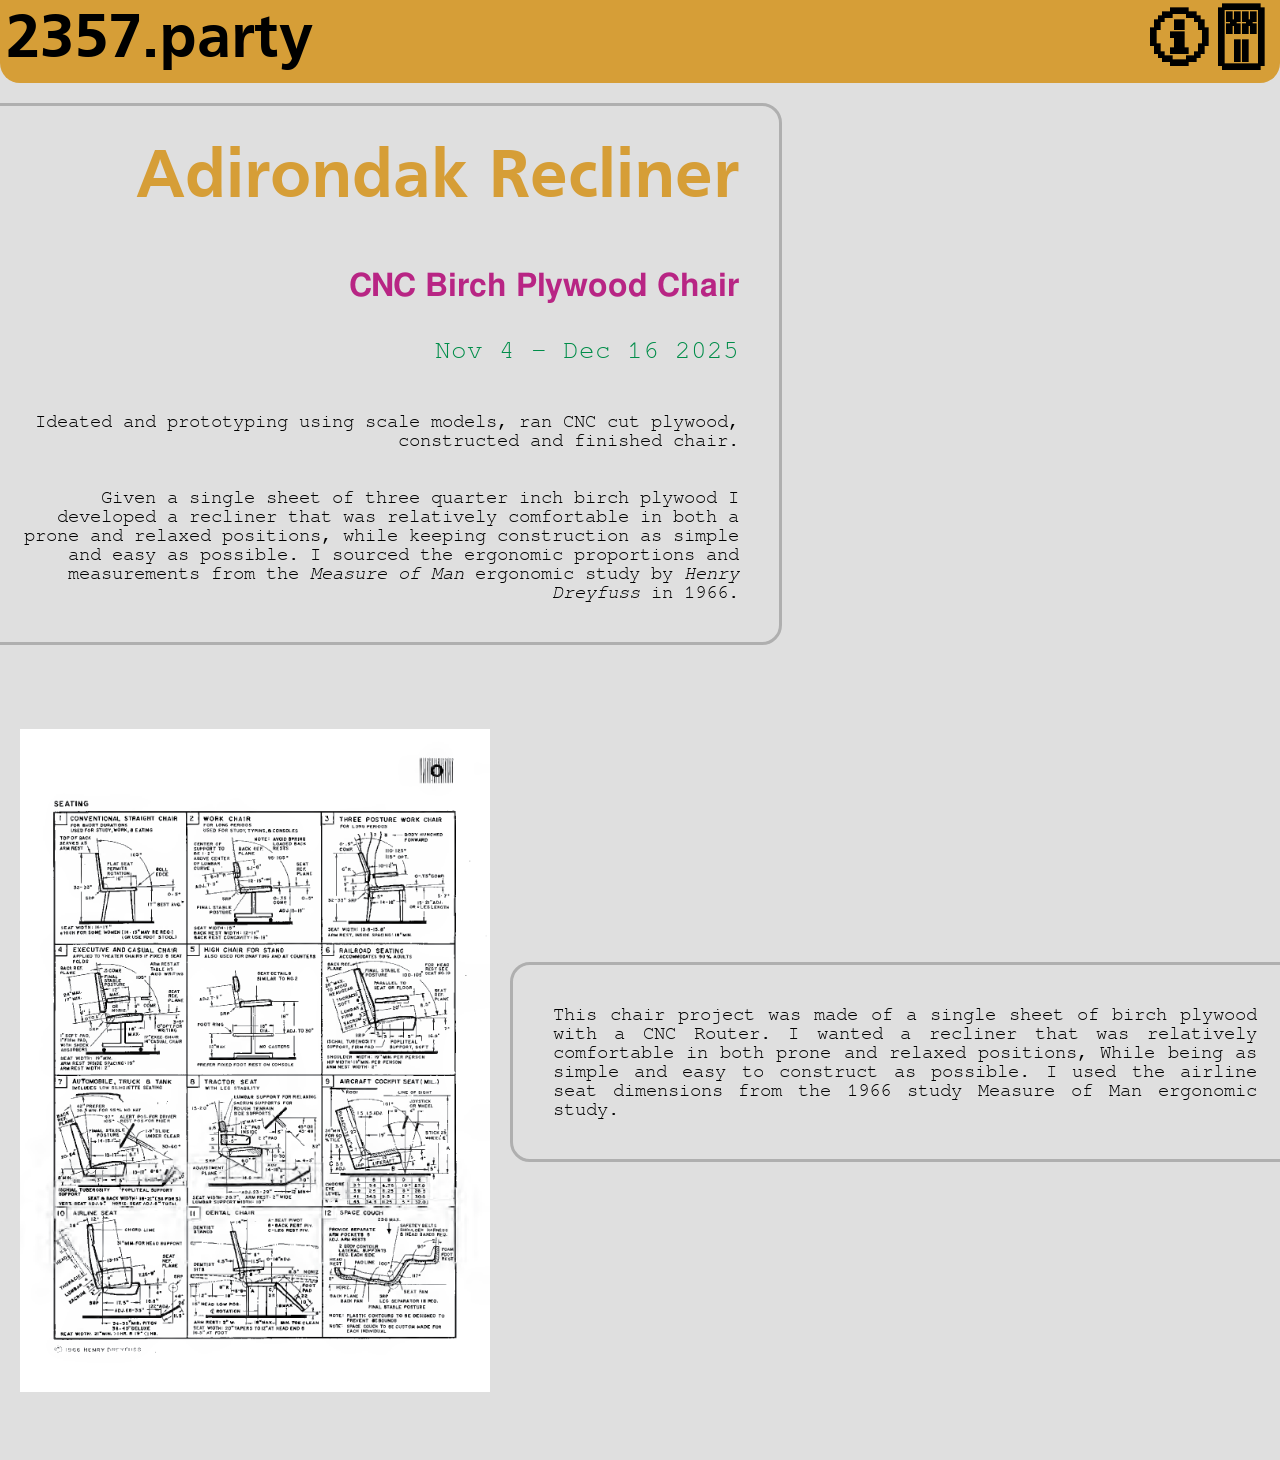
==== Chair/Chair.html @ 5483e9b1 "clenaed up new css page and classes" ====
<!DOCTYPE html>
<html>
<head>
   <meta charset="UTF-8"/>
   <meta name="viewport" content="width=device-width, initial-scale=1.0">
   <title>1/3 Adirondack Recliner</title>
   <link rel="stylesheet" href="../main.css">
   <link rel="stylesheet" href="../ProjectPage.css">
</head>
<body>
    <div class = "header">
        <h1 class="logo">2357.party</h1>
        <div class="navPack">
            <h1 class="logo"> 🛈 </h1>
            <h1 class="logo"> 🃠 </h1>
        </div>
    </div>
    <div class="twoStack">
        <div class="titleContainer">
            <h1>
                Adirondak Recliner
            </h1>
            <h2>
                CNC Birch Plywood Chair
            </h2>
            <h3>
                Nov 4 - Dec 16 2025
            </h3>
            <p>
                Ideated and prototyping using scale models, ran CNC cut plywood, constructed and finished chair.
            </p>
            <p>
                Given a single sheet of three quarter inch birch plywood I developed a recliner that was relatively comfortable in both a prone and relaxed positions, while keeping construction as simple and easy as possible. I sourced the ergonomic proportions and measurements from the <span class="oblique" >Measure of Man</span> ergonomic study by <span class="oblique" >Henry Dreyfuss</span> in 1966.
            </p>
        </div>
        <div class="listImg">
            <img src="../Media/Portfolio/Chair/Chair.png" alt="">
        </div>
    </div>
    <div class="twoStack reverse">
        <div class="textContainer center">
            <p>
                This chair project was made of a single sheet of birch plywood with a CNC Router. I wanted a recliner that was relatively comfortable in both  prone and relaxed positions, While being as simple  and easy to construct  as possible. I  used the airline seat  dimensions from the  1966 study Measure of Man ergonomic study.
            </p>
        </div>
        <div class="listImg">
            <img src="assets/Artboard17Chairs.png" alt="">
        </div>
    </div>
</body>
---- main.css ----
:root {
    --radius: clamp(1px, 3vw, 20px);
    --primaryOrange: #D69E37;
    --primaryPink: #B82584;
    --primaryGreen: #008d49;
    --LightGrey: #dfdfdf;
    --Grey: #afafaf;
    --cardFlex: 1.5;

    --gradientAngle: 15deg;
    --gradientAngleHover: 70deg;
    --gradientAngleInverse: -15deg;
    --gradientAngleHoverInverse: -70deg;
    --defaultVariablePadding: clamp(10px, 3vw, 30px);
    --border: clamp(0px, 1vw,3px);
}

@font-face {
  font-family: frutiger;
  src: url('Fonts/frutiger/Frutiger.ttf') format('truetype');
}
@font-face {
  font-family: frutiger;
  src: url('Fonts/frutiger/Frutiger_bold.ttf') format('truetype');
  font-style: bold;
}


@font-face {
    font-family: freeSans;
    src: url('/Fonts/freesans/FreeSans.otf') format('opentype');
    font-style: normal;
}
@font-face {
    font-family: freeSans;
    src: url('/Fonts/freesans/FreeSansBold.otf') format('opentype');
    font-style: bold;
}
@font-face {
    font-family: freeSans;
    src: url('/Fonts/freesans/FreeSansBoldOblique.otf') format('opentype');
    font-weight: bold;
    font-style: oblique;
}
@font-face {
    font-family: freeSans;
    src: url('/Fonts/freesans/FreeSansOblique.otf') format('opentype');
    font-style: oblique;
}


@font-face {
    font-family: simSun;
    src: url('Fonts/simsun/SIMSUN.ttf') format('truetype');
    font-style: normal;
}


@font-face {
    font-family: FreeMono;
    src: url('Fonts/freeMono/FreeMono.ttf') format('truetype');
    font-style: normal;
}

@font-face {
    font-family: FreeMono;
    src: url('Fonts/freeMono/FreeMonoBold.ttf') format('truetype');
    font-style: normal;
    font-weight: bold;
}

@font-face {
    font-family: FreeMono;
    src: url('Fonts/freeMono/FreeMonoBoldOblique.ttf') format('truetype');
    font-style: oblique;
    font-weight: bold;
}

@font-face {
    font-family: FreeMono;
    src: url('Fonts/freeMono/FreeMonoOblique.ttf') format('truetype');
    font-style: oblique;
}



body{
    background-color: var(--LightGrey);
    padding: 0%;
    margin: 0%;
}

h1{
    font-family: frutiger, sans-serif;
}

h2{
    font-family: freeSans, sans-serif;
    font-style: bold;
}

h3{
    font-family: freeSans, sans-serif;
}

p{
    font-family: FreeMono, monospace;
    font-weight: normal;
    font-style: normal;
}


.oblique{
    font-style: oblique;
}


.logo{
    font-size: clamp(20px, 5vw, 80px);
}
    h1.logo {
        margin: 0;
    }

.header{
    display: flex;
    align-items: center;
    justify-content: space-between;
    width: 100%;
    background-color: var(--primaryOrange);
    padding: 0.5%;
    border-radius: 0px 0px var(--radius) var(--radius) ;
    box-sizing: border-box;
}

.navPack {
    display: flex;
    align-items: center;
    box-sizing: border-box;
}

.twoStack {
    display: flex;
    flex-direction: row;
    text-align: left;
    align-items: flex-start;
    padding: var(--radius);
    overflow: hidden;
    padding-bottom: clamp(50px, 5vw, 100px);
}



.twoStack.reverse {
    display: flex;
    text-align: justify;
    flex-direction: row-reverse;
    }

    .twoStack.reverse .listImg{
        margin-left: 0;
        margin-right: var(--twoStackOverlap);
    }

.cardLink {
    flex: var(--cardFlex);
    display: flex;
    text-decoration: none;
    color: inherit;
    transition: background 300ms;
}
    .cardLink:hover {
       cursor: context-menu;
        background: linear-gradient(var(--LightGrey), var(--LightGrey)) padding-box,
                    linear-gradient(var(--gradientAngleHover), var(--LightGrey) 50%, var(--Grey)) border-box;
    }

    .twoStack.reverse .cardLink:hover {
    background: linear-gradient(var(--LightGrey), var(--LightGrey)) padding-box,
                linear-gradient(var(--gradientAngleHoverInverse), var(--LightGrey) 50%, var(--Grey)) border-box;
    }

.titleContainer{
    flex: var(--cardFlex);
    display: flex;
    flex-direction: column;
    align-items: flex-end;
    text-align: right;
    padding: var(--radius) calc(var(--radius)*2);
    margin-left: calc(-2 * var(--radius));
    border: none;
    border: var(--border) solid var(--Grey);
    border-radius: var(--radius);
}

    .titleContainer.reverse{
        margin-right: calc(-2 * var(--radius));
    }

    .titleContainer h1{
        margin: var(--radius) 0 var(--radius) 0;
        text-align: right;
        font-size: clamp(20px, 5.5vw, 100px);
        color: var(--primaryOrange);
        padding-bottom: var(--defaultVariablePadding);
    }
    .titleContainer h2{
        color: var(--primaryPink);
        margin: 0;
        font-size: clamp(10px, 2.5vw, 100px);
        padding-bottom: var(--defaultVariablePadding);
    }

    .titleContainer h3{
        color: var(--primaryGreen);
        margin: 0;
        font-size: clamp(10px, 2vw, 100px);
        font-family: FreeMono;
        font-weight: normal;
        padding-bottom: var(--defaultVariablePadding);
    }

    .titleContainer p{
        font-family: FreeMono, monospace;
        font-weight: normal;
        font-style: normal;
        font-size: clamp(4px, 1.5vw, 20px);
    }

    .twoStack.reverse .titleContainer {
        margin-left: 0;
        margin-right: calc(-2 * var(--radius));
        background: linear-gradient(var(--LightGrey), var(--LightGrey)) padding-box,
                    linear-gradient(var(--gradientAngleInverse), var(--LightGrey) 50%, var(--Grey)) border-box;
        justify-content: l;
    }

.listImg{
    z-index: 1;
    flex: 1;
    border-radius: var(--radius);
    margin-left: var(--twoStackOverlap);
    pointer-events: none;
    vertical-align: middle;
}

    .listImg img {
        object-fit: contain;
        width: 100%;
        pointer-events: none;

    }

@media screen and (max-width: 768px) {
    
    .twoStack, .twoStack.reverse  {
        flex-direction: column;
    }

    .listImg{
        width: 100%;
        margin-left: 0;
        margin-top: calc(-1 * var(--radius));
    }   
    
        .listImg img {
            max-height: 300px;
            width: 100%;
            object-fit: contain;
        }

}
---- ProjectPage.css ----
.center{
    align-self: center;
}

.top{
    align-self: flex-start;
}

.bottom{
    align-self: flex-end;
}

.textContainer{
    flex: 1.5;
    background-color: var(--LightGrey);
    padding: var(--radius); 
    transition-property: all;
    transition-duration: 300ms;
    margin-left: calc(-1 * var(--radius));
    border: var(--border) solid var(--Grey);
    border-radius: var(--radius);
}

    .twoStack.reverse .textContainer{
        margin-left: var(--radius);
        margin-right: calc(-2 * var(--radius));
        padding: calc(var(--radius) *2) ;
    }

    .textContainer p {
        font-size: clamp(10px, 1.5vw, 20px);
        padding: 0;
        margin: 0;
    }



@media screen and (max-width: 768px) {

    .titleContainer{
        margin-left: 0;
        }

        .titleContainer p{
            font-size: clamp(3px, 2vw, 30px);
        }

}
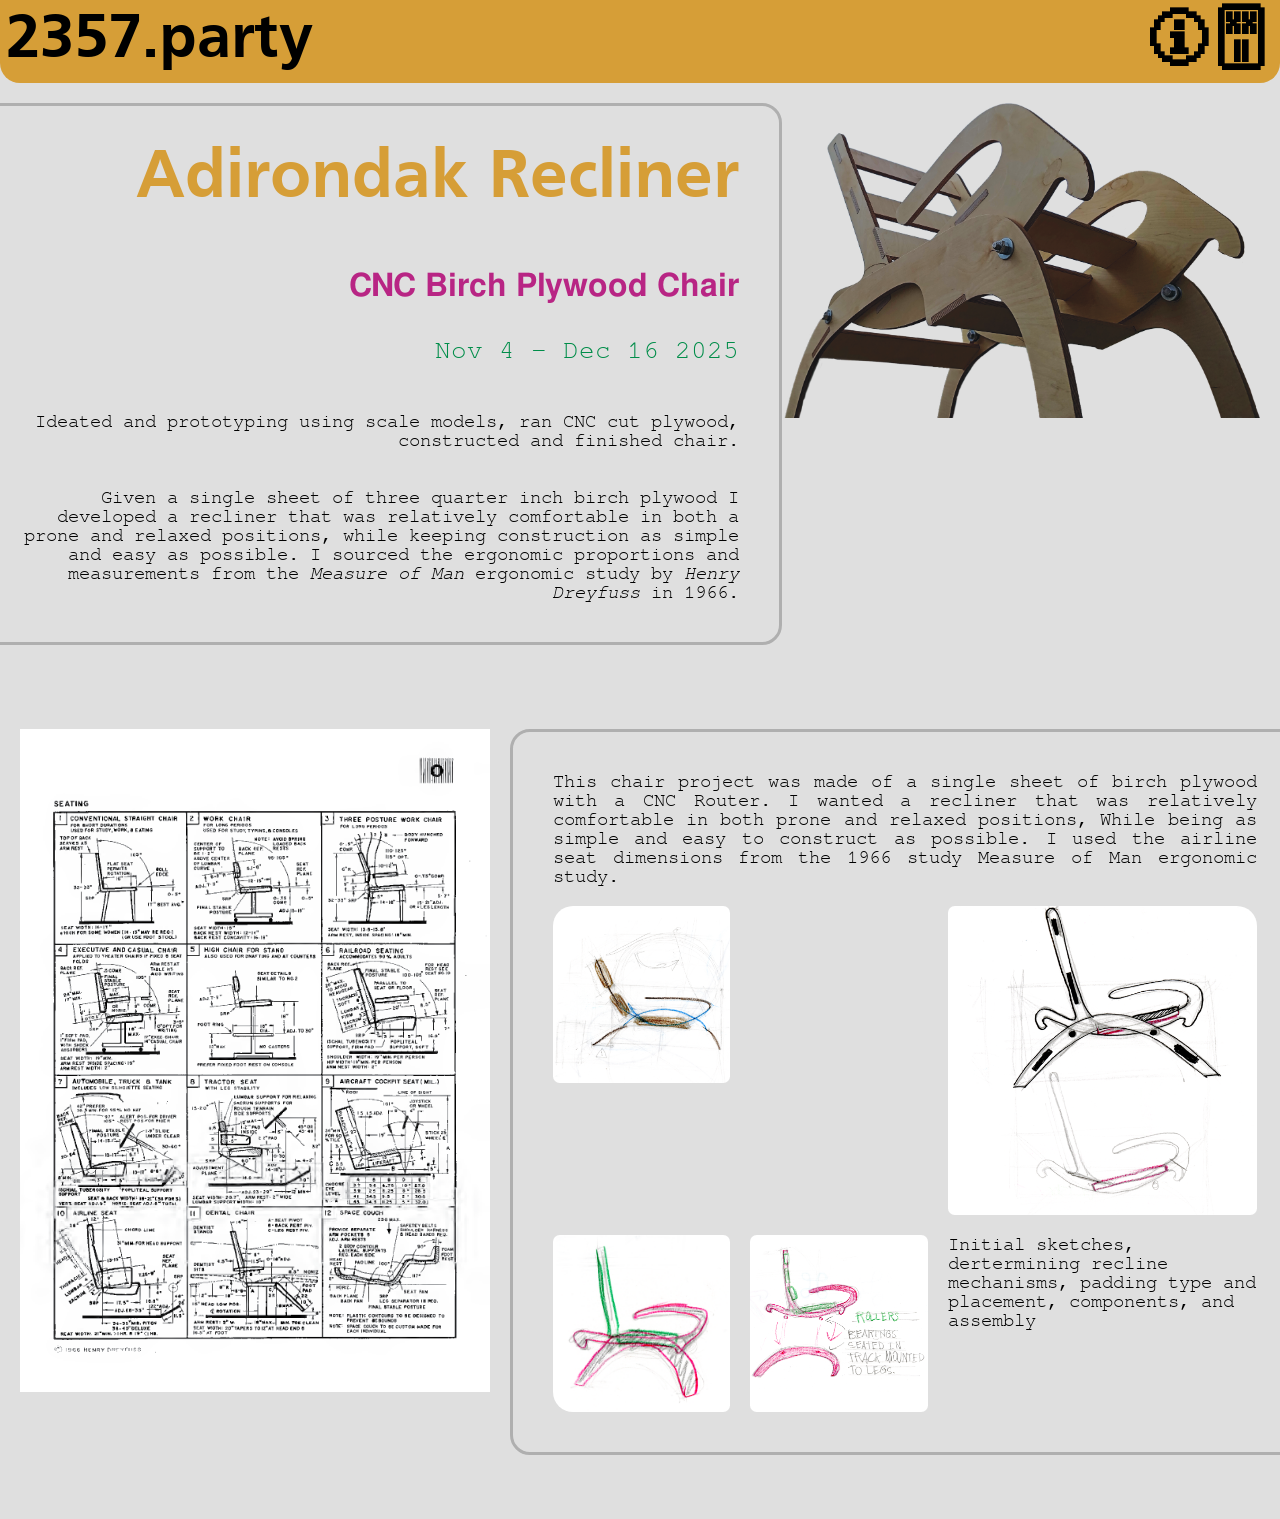
==== commit c6075bf8: "stremalined, added grid class removed duplicate global assets directory, now uses images inside each" ====
--- a/Chair/Chair.html
+++ b/Chair/Chair.html
@@ -34,14 +34,24 @@
             </p>
         </div>
         <div class="listImg">
-            <img src="../Media/Portfolio/Chair/Chair.png" alt="">
+            <img src="assets/Chair.png" alt="">
         </div>
     </div>
     <div class="twoStack reverse">
-        <div class="textContainer center">
+        <div class="textContainer top">
             <p>
                 This chair project was made of a single sheet of birch plywood with a CNC Router. I wanted a recliner that was relatively comfortable in both  prone and relaxed positions, While being as simple  and easy to construct  as possible. I  used the airline seat  dimensions from the  1966 study Measure of Man ergonomic study.
             </p>
+            <div class="listImg">
+                <div class="gridcontainer bottom">
+                    <div><img src="assets/img20260225_10515108.png" alt=""></div>
+                    <div><img src="assets/img20260225_10521962.png" alt=""></div>
+                    <div><img src="assets/img20260225_10531826.png" alt=""></div>
+                    <div><img src="assets/img20260225_10534125.png" alt=""></div>
+                    <div><img src="assets/img20260225_10541848.png" alt=""></div>
+                    <div><p>Initial sketches, dertermining recline mechanisms, padding type and placement, components, and assembly</p></div>
+                </div>
+            </div>
         </div>
         <div class="listImg">
             <img src="assets/Artboard17Chairs.png" alt="">
--- a/ProjectPage.css
+++ b/ProjectPage.css
@@ -34,7 +34,26 @@
         margin: 0;
     }
 
+.gridcontainer{
+    margin-top: var(--radius);
+    display: grid;
+    grid-template-columns: auto auto auto;
+    border-radius: var(--radius);
+    overflow: hidden;
+    gap: var(--radius);
+}
 
+    .gridcontainer div img {
+        display: block;
+        width: 100%;
+        border-radius: calc(var(--radius)/3);
+
+    
+}
+
+    .gridcontainer div p {
+        text-align: left;
+    }
 
 @media screen and (max-width: 768px) {
 
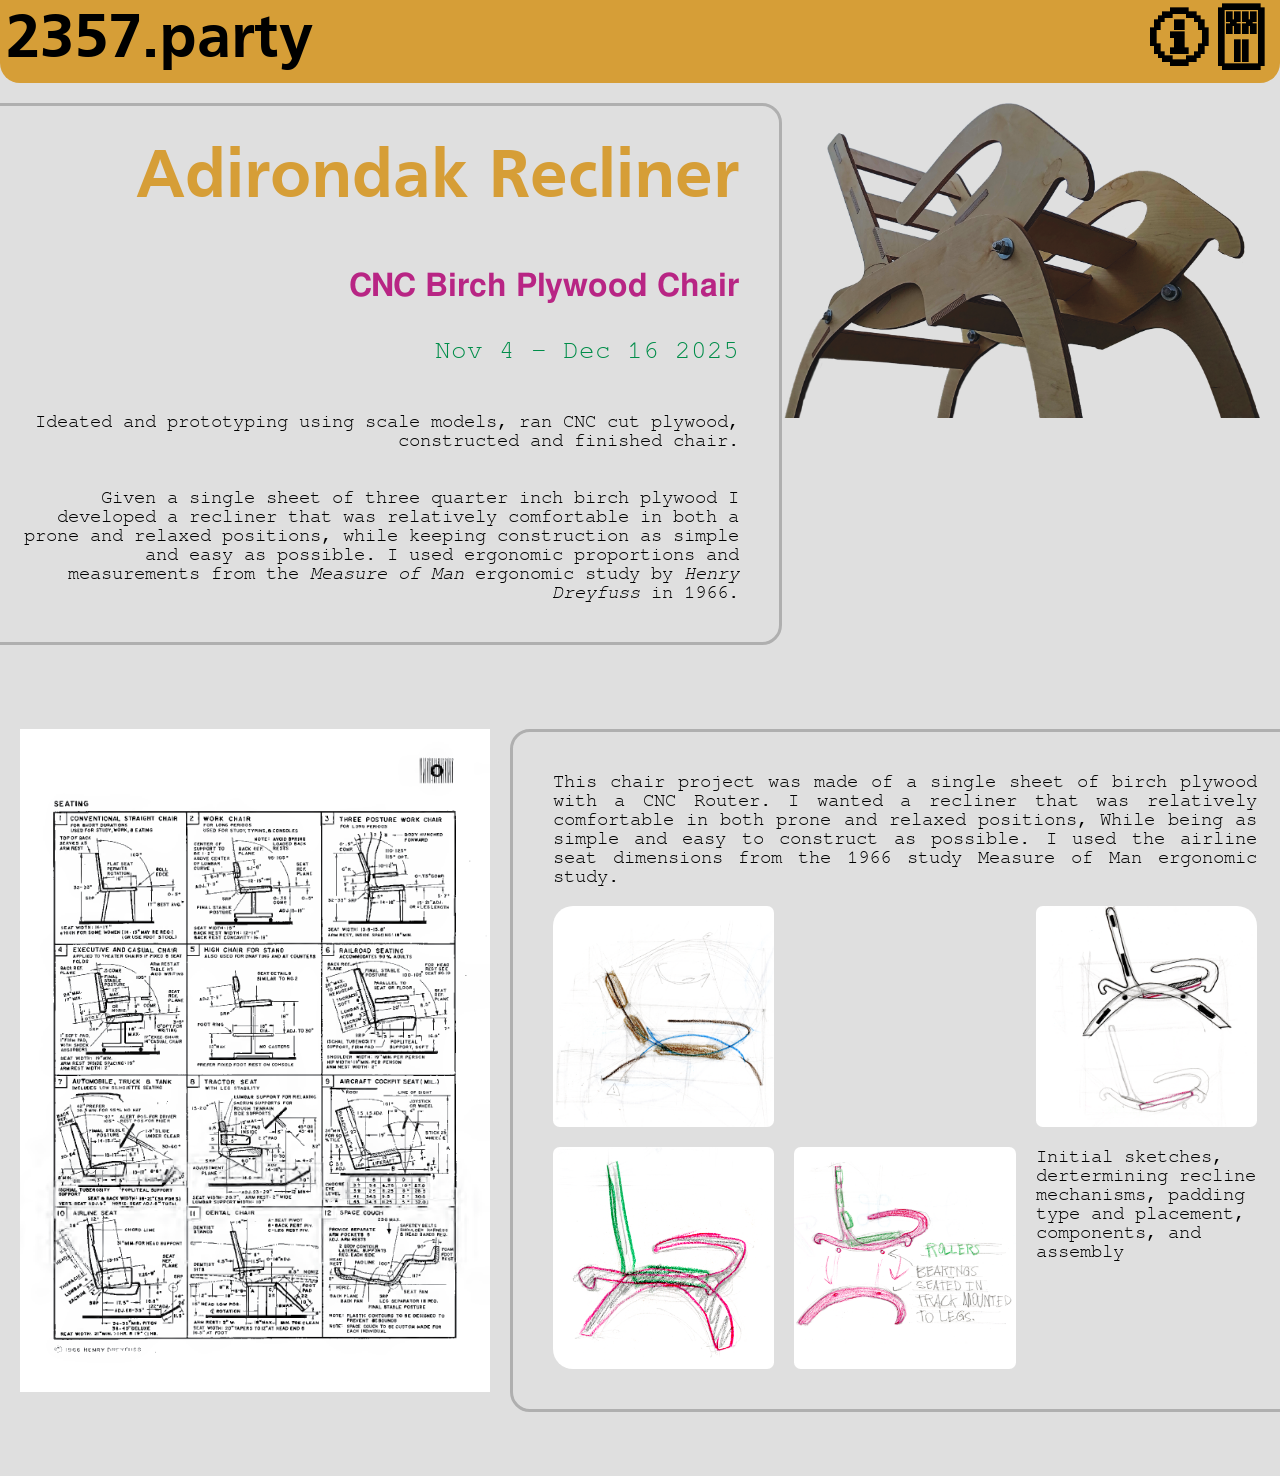
==== commit 43b84b5b: "updates, tweaks" ====
--- a/Chair/Chair.html
+++ b/Chair/Chair.html
@@ -30,13 +30,13 @@
                 Ideated and prototyping using scale models, ran CNC cut plywood, constructed and finished chair.
             </p>
             <p>
-                Given a single sheet of three quarter inch birch plywood I developed a recliner that was relatively comfortable in both a prone and relaxed positions, while keeping construction as simple and easy as possible. I sourced the ergonomic proportions and measurements from the <span class="oblique" >Measure of Man</span> ergonomic study by <span class="oblique" >Henry Dreyfuss</span> in 1966.
+                Given a single sheet of three quarter inch birch plywood I developed a recliner that was relatively comfortable in both a prone and relaxed positions, while keeping construction as simple and easy as possible. I used ergonomic proportions and measurements from the <span class="oblique" >Measure of Man</span> ergonomic study by <span class="oblique" >Henry Dreyfuss</span> in 1966.
             </p>
         </div>
         <div class="listImg">
             <img src="assets/Chair.png" alt="">
         </div>
-    </div>
+    </div>  
     <div class="twoStack reverse">
         <div class="textContainer top">
             <p>
--- a/main.css
+++ b/main.css
@@ -150,8 +150,6 @@
     padding-bottom: clamp(50px, 5vw, 100px);
 }
 
-
-
 .twoStack.reverse {
     display: flex;
     text-align: justify;
@@ -233,7 +231,7 @@
         margin-right: calc(-2 * var(--radius));
         background: linear-gradient(var(--LightGrey), var(--LightGrey)) padding-box,
                     linear-gradient(var(--gradientAngleInverse), var(--LightGrey) 50%, var(--Grey)) border-box;
-        justify-content: l;
+        justify-content: left;
     }
 
 .listImg{
--- a/ProjectPage.css
+++ b/ProjectPage.css
@@ -37,7 +37,7 @@
 .gridcontainer{
     margin-top: var(--radius);
     display: grid;
-    grid-template-columns: auto auto auto;
+    grid-template-columns: repeat(3, 1fr);
     border-radius: var(--radius);
     overflow: hidden;
     gap: var(--radius);
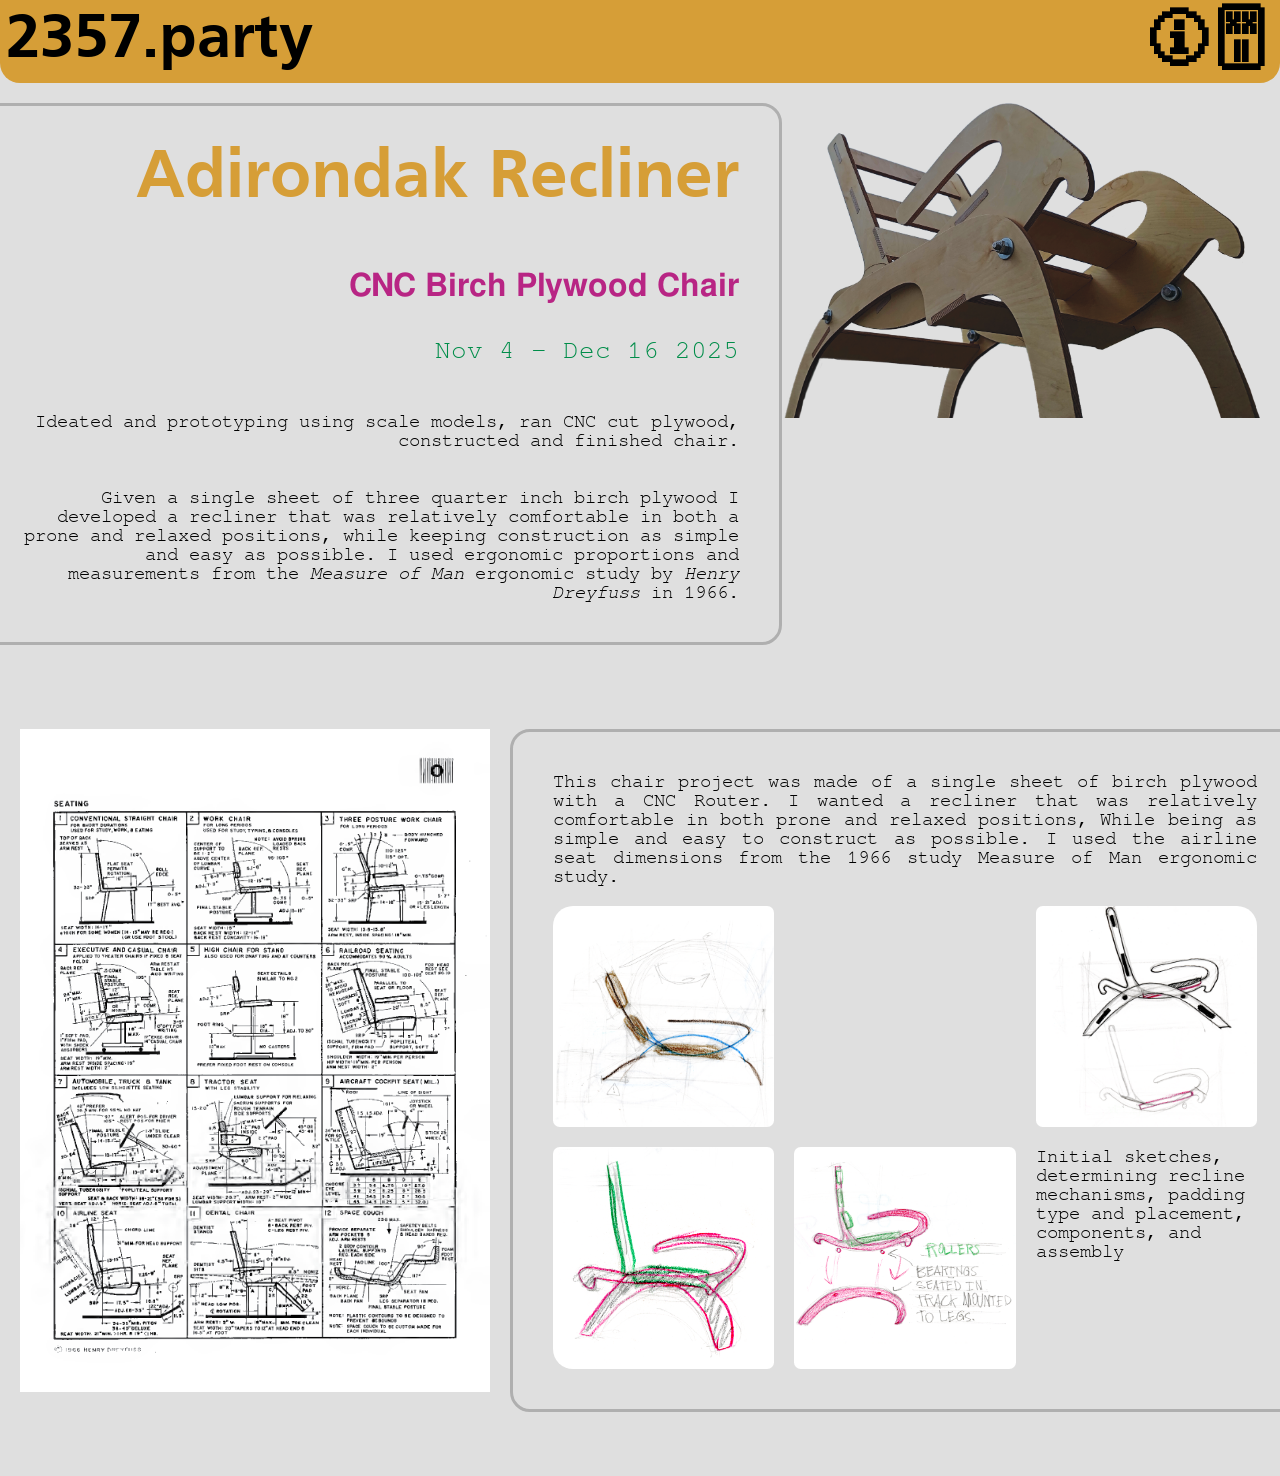
==== commit f786ac4d: "Fix copy typos across project pages Co-Authored-By: Claude Sonnet 5 <noreply@anthropic.com> Claude-S" ====
--- a/Chair/Chair.html
+++ b/Chair/Chair.html
@@ -49,7 +49,7 @@
                     <div><img src="assets/img20260225_10531826.png" alt=""></div>
                     <div><img src="assets/img20260225_10534125.png" alt=""></div>
                     <div><img src="assets/img20260225_10541848.png" alt=""></div>
-                    <div><p>Initial sketches, dertermining recline mechanisms, padding type and placement, components, and assembly</p></div>
+                    <div><p>Initial sketches, determining recline mechanisms, padding type and placement, components, and assembly</p></div>
                 </div>
             </div>
         </div>
--- a/main.css
+++ b/main.css
@@ -166,17 +166,9 @@
     display: flex;
     text-decoration: none;
     color: inherit;
-    transition: background 300ms;
 }
     .cardLink:hover {
-       cursor: context-menu;
-        background: linear-gradient(var(--LightGrey), var(--LightGrey)) padding-box,
-                    linear-gradient(var(--gradientAngleHover), var(--LightGrey) 50%, var(--Grey)) border-box;
-    }
-
-    .twoStack.reverse .cardLink:hover {
-    background: linear-gradient(var(--LightGrey), var(--LightGrey)) padding-box,
-                linear-gradient(var(--gradientAngleHoverInverse), var(--LightGrey) 50%, var(--Grey)) border-box;
+       cursor: help;
     }
 
 .titleContainer{
@@ -260,11 +252,21 @@
         width: 100%;
         margin-left: 0;
         margin-top: calc(-1 * var(--radius));
-    }   
+    }
+
+    .titleContainer {
+        align-self: flex-start;
+    }
+
+    .twoStack.reverse .titleContainer {
+        margin-left: 0;
+        align-self: flex-end;
+        margin-right: calc(-2 * var(--radius));
+    }
     
         .listImg img {
-            max-height: 300px;
             width: 100%;
+            height: auto;
             object-fit: contain;
         }
 
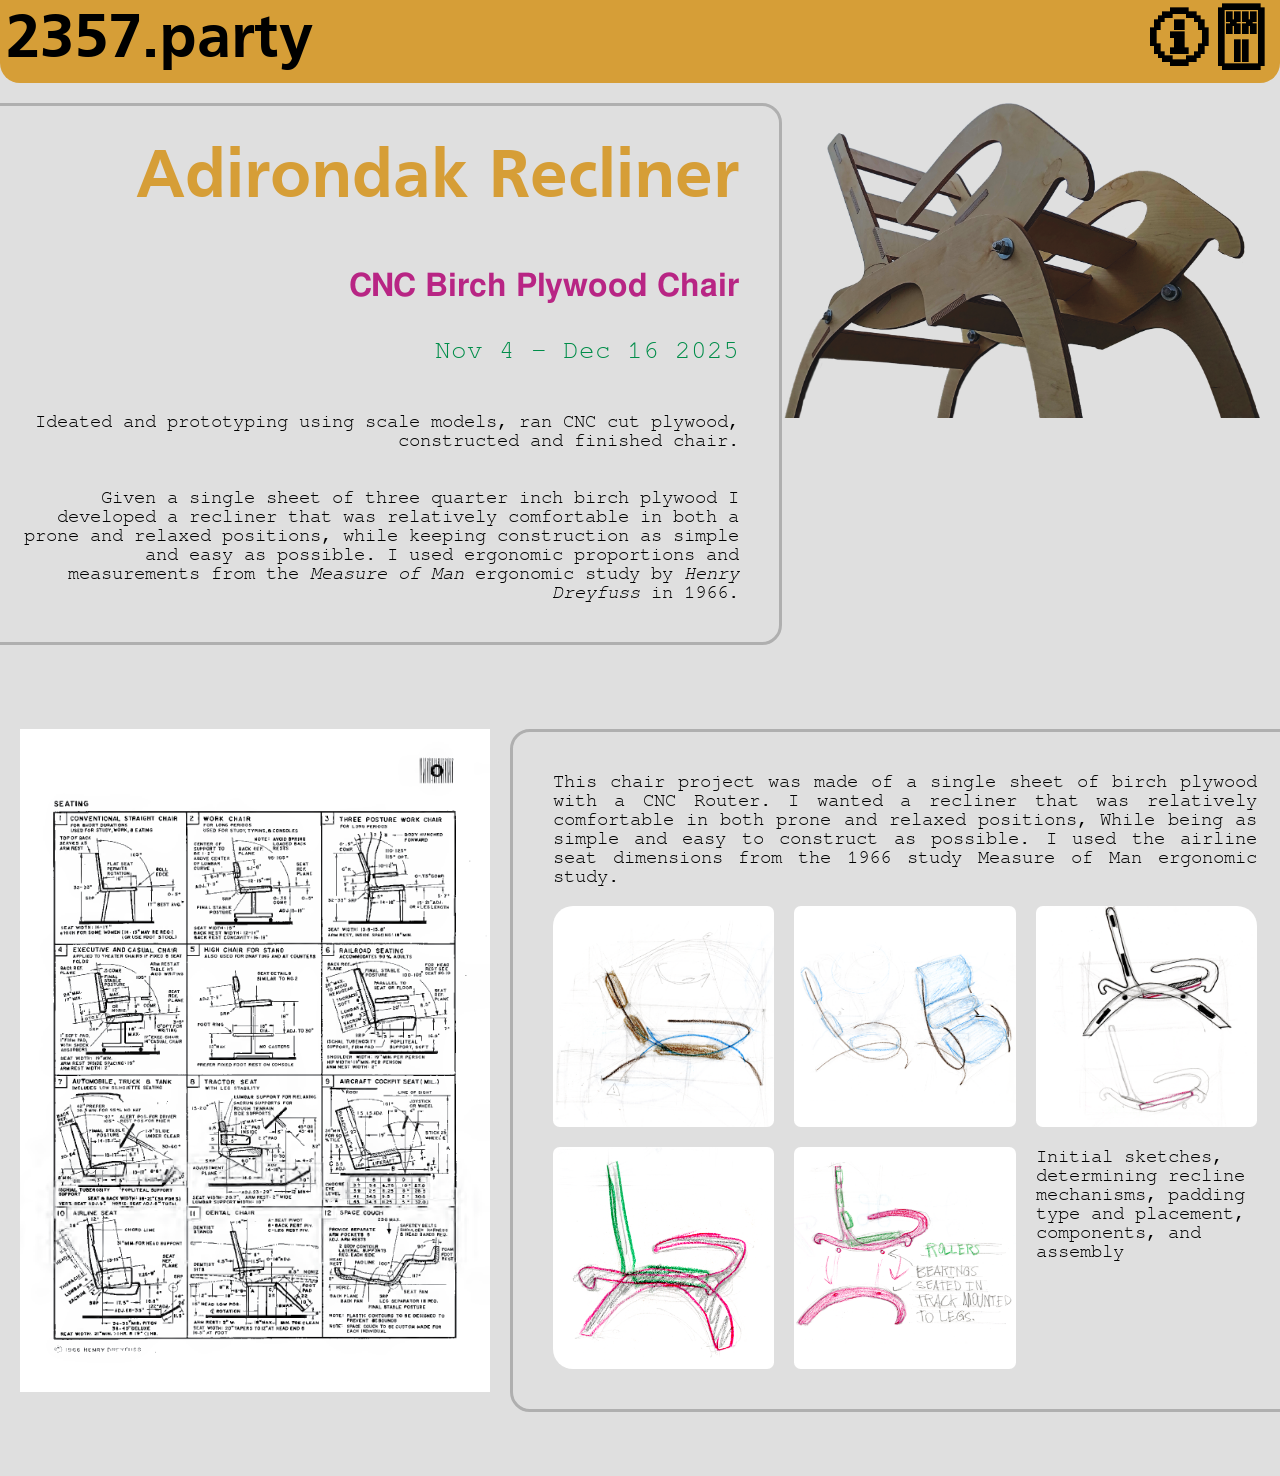
==== commit 8704b482: "file renames hella rename lol" ====
--- a/Chair/Chair.html
+++ b/Chair/Chair.html
@@ -44,11 +44,11 @@
             </p>
             <div class="listImg">
                 <div class="gridcontainer bottom">
-                    <div><img src="assets/img20260225_10515108.png" alt=""></div>
-                    <div><img src="assets/img20260225_10521962.png" alt=""></div>
-                    <div><img src="assets/img20260225_10531826.png" alt=""></div>
-                    <div><img src="assets/img20260225_10534125.png" alt=""></div>
-                    <div><img src="assets/img20260225_10541848.png" alt=""></div>
+                    <div><img src="assets/SketchOne.png" alt=""></div>
+                    <div><img src="assets/SketchTwo.png" alt=""></div>
+                    <div><img src="assets/SketchThree.png" alt=""></div>
+                    <div><img src="assets/SketchFour.png" alt=""></div>
+                    <div><img src="assets/SketchFive.png" alt=""></div>
                     <div><p>Initial sketches, determining recline mechanisms, padding type and placement, components, and assembly</p></div>
                 </div>
             </div>
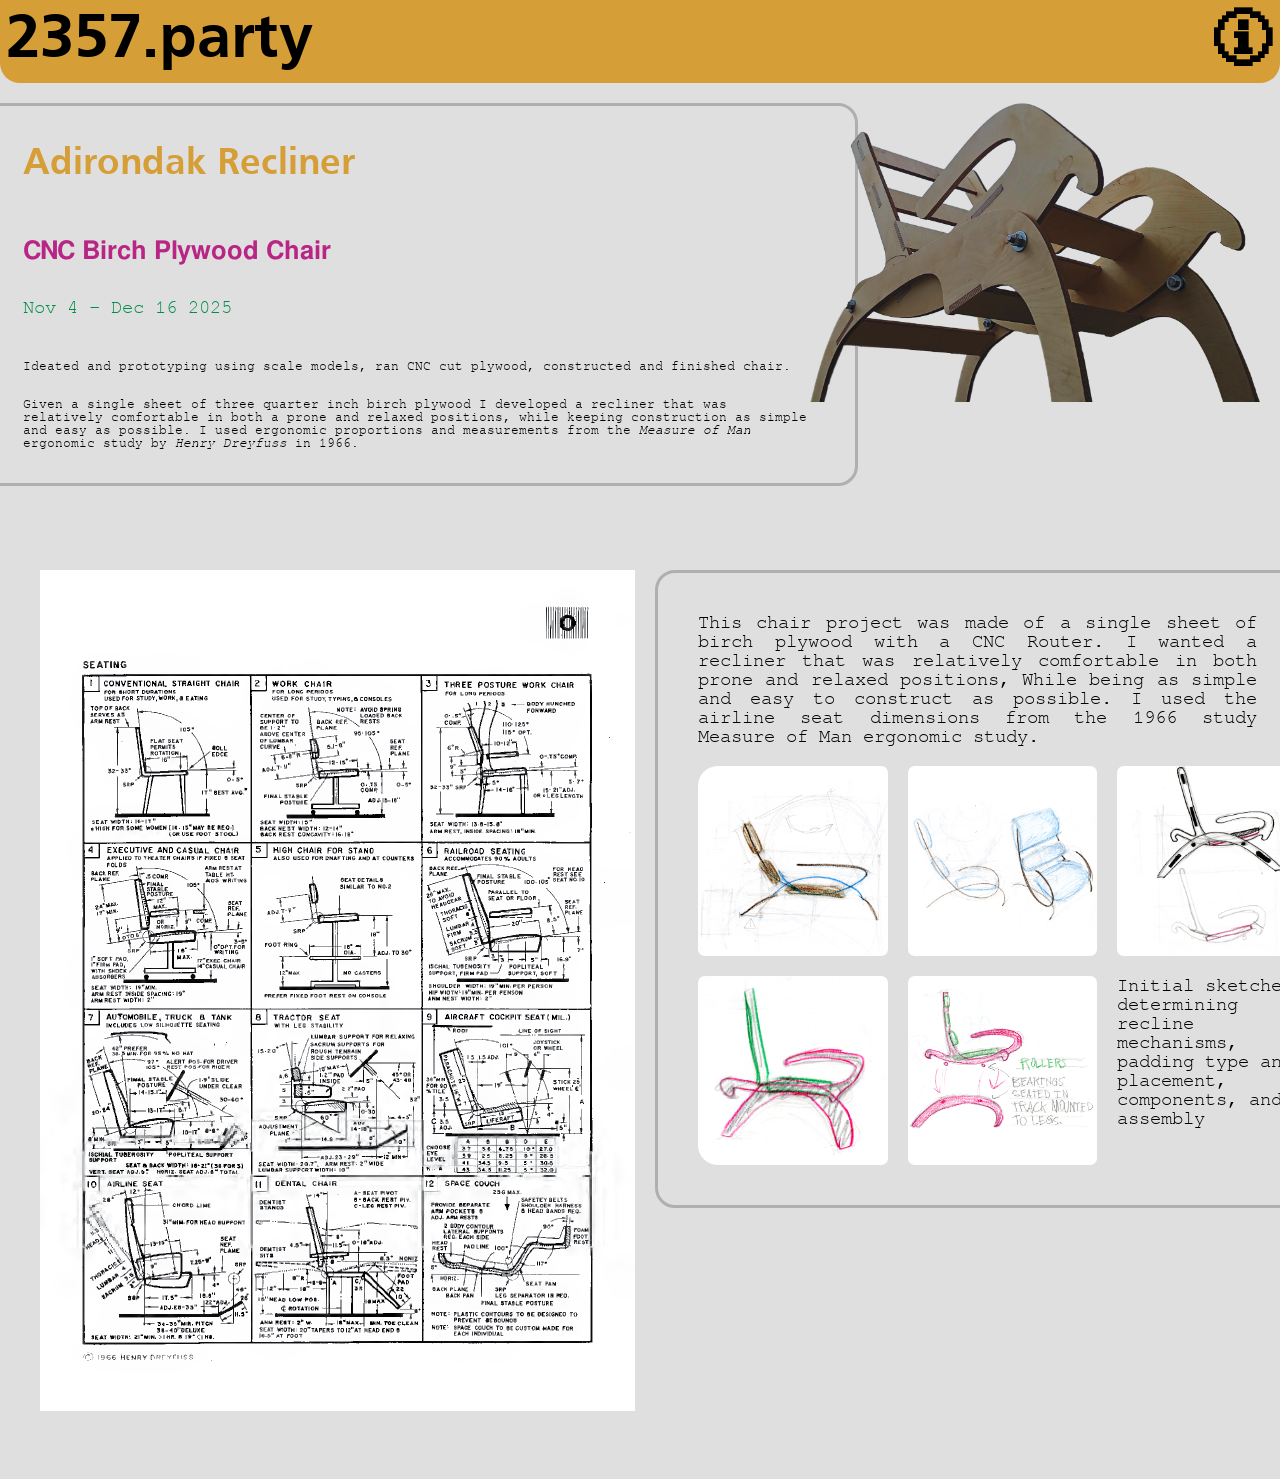
==== commit acd9398b: "cleaning, fixing, adding" ====
--- a/Chair/Chair.html
+++ b/Chair/Chair.html
@@ -12,7 +12,6 @@
         <h1 class="logo">2357.party</h1>
         <div class="navPack">
             <h1 class="logo"> 🛈 </h1>
-            <h1 class="logo"> 🃠 </h1>
         </div>
     </div>
     <div class="twoStack">
@@ -33,7 +32,7 @@
                 Given a single sheet of three quarter inch birch plywood I developed a recliner that was relatively comfortable in both a prone and relaxed positions, while keeping construction as simple and easy as possible. I used ergonomic proportions and measurements from the <span class="oblique" >Measure of Man</span> ergonomic study by <span class="oblique" >Henry Dreyfuss</span> in 1966.
             </p>
         </div>
-        <div class="listImg">
+        <div class="HeroImg">
             <img src="assets/Chair.png" alt="">
         </div>
     </div>  
@@ -42,7 +41,7 @@
             <p>
                 This chair project was made of a single sheet of birch plywood with a CNC Router. I wanted a recliner that was relatively comfortable in both  prone and relaxed positions, While being as simple  and easy to construct  as possible. I  used the airline seat  dimensions from the  1966 study Measure of Man ergonomic study.
             </p>
-            <div class="listImg">
+            <div class="HeroImg">
                 <div class="gridcontainer bottom">
                     <div><img src="assets/SketchOne.png" alt=""></div>
                     <div><img src="assets/SketchTwo.png" alt=""></div>
@@ -53,7 +52,7 @@
                 </div>
             </div>
         </div>
-        <div class="listImg">
+        <div class="imgContainer">
             <img src="assets/Artboard17Chairs.png" alt="">
         </div>
     </div>
--- a/main.css
+++ b/main.css
@@ -1,19 +1,25 @@
 
 :root {
-    --radius: clamp(1px, 3vw, 20px);
+    /* colors */
     --primaryOrange: #D69E37;
     --primaryPink: #B82584;
     --primaryGreen: #008d49;
     --LightGrey: #dfdfdf;
     --Grey: #afafaf;
-    --cardFlex: 1.5;
-
-    --gradientAngle: 15deg;
-    --gradientAngleHover: 70deg;
-    --gradientAngleInverse: -15deg;
-    --gradientAngleHoverInverse: -70deg;
+
+    /* padding, radius flex */
     --defaultVariablePadding: clamp(10px, 3vw, 30px);
     --border: clamp(0px, 1vw,3px);
+    --cardFlex: 1.75;
+    --radius: clamp(1px, 3vw, 20px);
+    --heroOverlap: clamp(-50px, -5vw, 0px);
+
+    /* font sizes */
+    --h1Size: clamp(20px, 3vw, 100px);
+    --h2Size: clamp(10px, 2vw, 100px);
+    --h3Size: clamp(10px, 1.5vw, 100px);
+    --pSize:  clamp(4px, 1vw, 20px);
+    --logoSize: clamp(20px, 5vw, 80px);
 }
 
 @font-face {
@@ -117,7 +123,7 @@
 
 
 .logo{
-    font-size: clamp(20px, 5vw, 80px);
+    font-size: var(--logoSize);
 }
     h1.logo {
         margin: 0;
@@ -156,9 +162,9 @@
     flex-direction: row-reverse;
     }
 
-    .twoStack.reverse .listImg{
-        margin-left: 0;
-        margin-right: var(--twoStackOverlap);
+    .twoStack.reverse .HeroImg{
+        margin-left: 0;
+        margin-right: var(--heroOverlap);
     }
 
 .cardLink {
@@ -175,8 +181,8 @@
     flex: var(--cardFlex);
     display: flex;
     flex-direction: column;
-    align-items: flex-end;
-    text-align: right;
+    align-items: flex-start;
+    text-align: left;
     padding: var(--radius) calc(var(--radius)*2);
     margin-left: calc(-2 * var(--radius));
     border: none;
@@ -185,27 +191,29 @@
 }
 
     .titleContainer.reverse{
+        /* align-items: flex-end; */
+        /* text-align: right; */
         margin-right: calc(-2 * var(--radius));
     }
 
     .titleContainer h1{
         margin: var(--radius) 0 var(--radius) 0;
         text-align: right;
-        font-size: clamp(20px, 5.5vw, 100px);
+        font-size: var(--h1Size);
         color: var(--primaryOrange);
         padding-bottom: var(--defaultVariablePadding);
     }
     .titleContainer h2{
         color: var(--primaryPink);
         margin: 0;
-        font-size: clamp(10px, 2.5vw, 100px);
+        font-size: var(--h2Size);
         padding-bottom: var(--defaultVariablePadding);
     }
 
     .titleContainer h3{
         color: var(--primaryGreen);
         margin: 0;
-        font-size: clamp(10px, 2vw, 100px);
+        font-size: var(--h3Size);
         font-family: FreeMono;
         font-weight: normal;
         padding-bottom: var(--defaultVariablePadding);
@@ -215,27 +223,25 @@
         font-family: FreeMono, monospace;
         font-weight: normal;
         font-style: normal;
-        font-size: clamp(4px, 1.5vw, 20px);
+        font-size: var(--pSize);
     }
 
     .twoStack.reverse .titleContainer {
         margin-left: 0;
         margin-right: calc(-2 * var(--radius));
-        background: linear-gradient(var(--LightGrey), var(--LightGrey)) padding-box,
-                    linear-gradient(var(--gradientAngleInverse), var(--LightGrey) 50%, var(--Grey)) border-box;
-        justify-content: left;
-    }
-
-.listImg{
+    }
+
+.HeroImg{
     z-index: 1;
     flex: 1;
     border-radius: var(--radius);
-    margin-left: var(--twoStackOverlap);
+    margin-left: var(--heroOverlap);
+    margin-right: 0;
     pointer-events: none;
     vertical-align: middle;
 }
 
-    .listImg img {
+    .HeroImg img {
         object-fit: contain;
         width: 100%;
         pointer-events: none;
@@ -243,12 +249,22 @@
     }
 
 @media screen and (max-width: 768px) {
+
+    :root{
+    --h1Size: clamp(20px, 9vw, 100px);
+    --h2Size: clamp(10px, 5vw, 100px);
+    --h3Size: clamp(10px, 3vw, 100px);
+    --pSize:  clamp(4px, 2.5, 20px);
+    --logoSize: clamp(20px, 9vw, 80px);
+    --heroOverlap: clamp(-50px, -5vw, 0px);
+    
+    }
     
     .twoStack, .twoStack.reverse  {
         flex-direction: column;
     }
 
-    .listImg{
+    .HeroImg{
         width: 100%;
         margin-left: 0;
         margin-top: calc(-1 * var(--radius));
@@ -264,10 +280,12 @@
         margin-right: calc(-2 * var(--radius));
     }
     
-        .listImg img {
+        .HeroImg img {
             width: 100%;
             height: auto;
             object-fit: contain;
         }
 
-}
+    
+
+}
--- a/ProjectPage.css
+++ b/ProjectPage.css
@@ -55,6 +55,16 @@
         text-align: left;
     }
 
+
+.imgContainer{
+    z-index: 1;
+    flex: 1;
+    border-radius: var(--radius);
+    margin-left: var(--radius);
+    margin-right: 0;
+    pointer-events: none;
+    vertical-align: middle;
+}
 @media screen and (max-width: 768px) {
 
     .titleContainer{
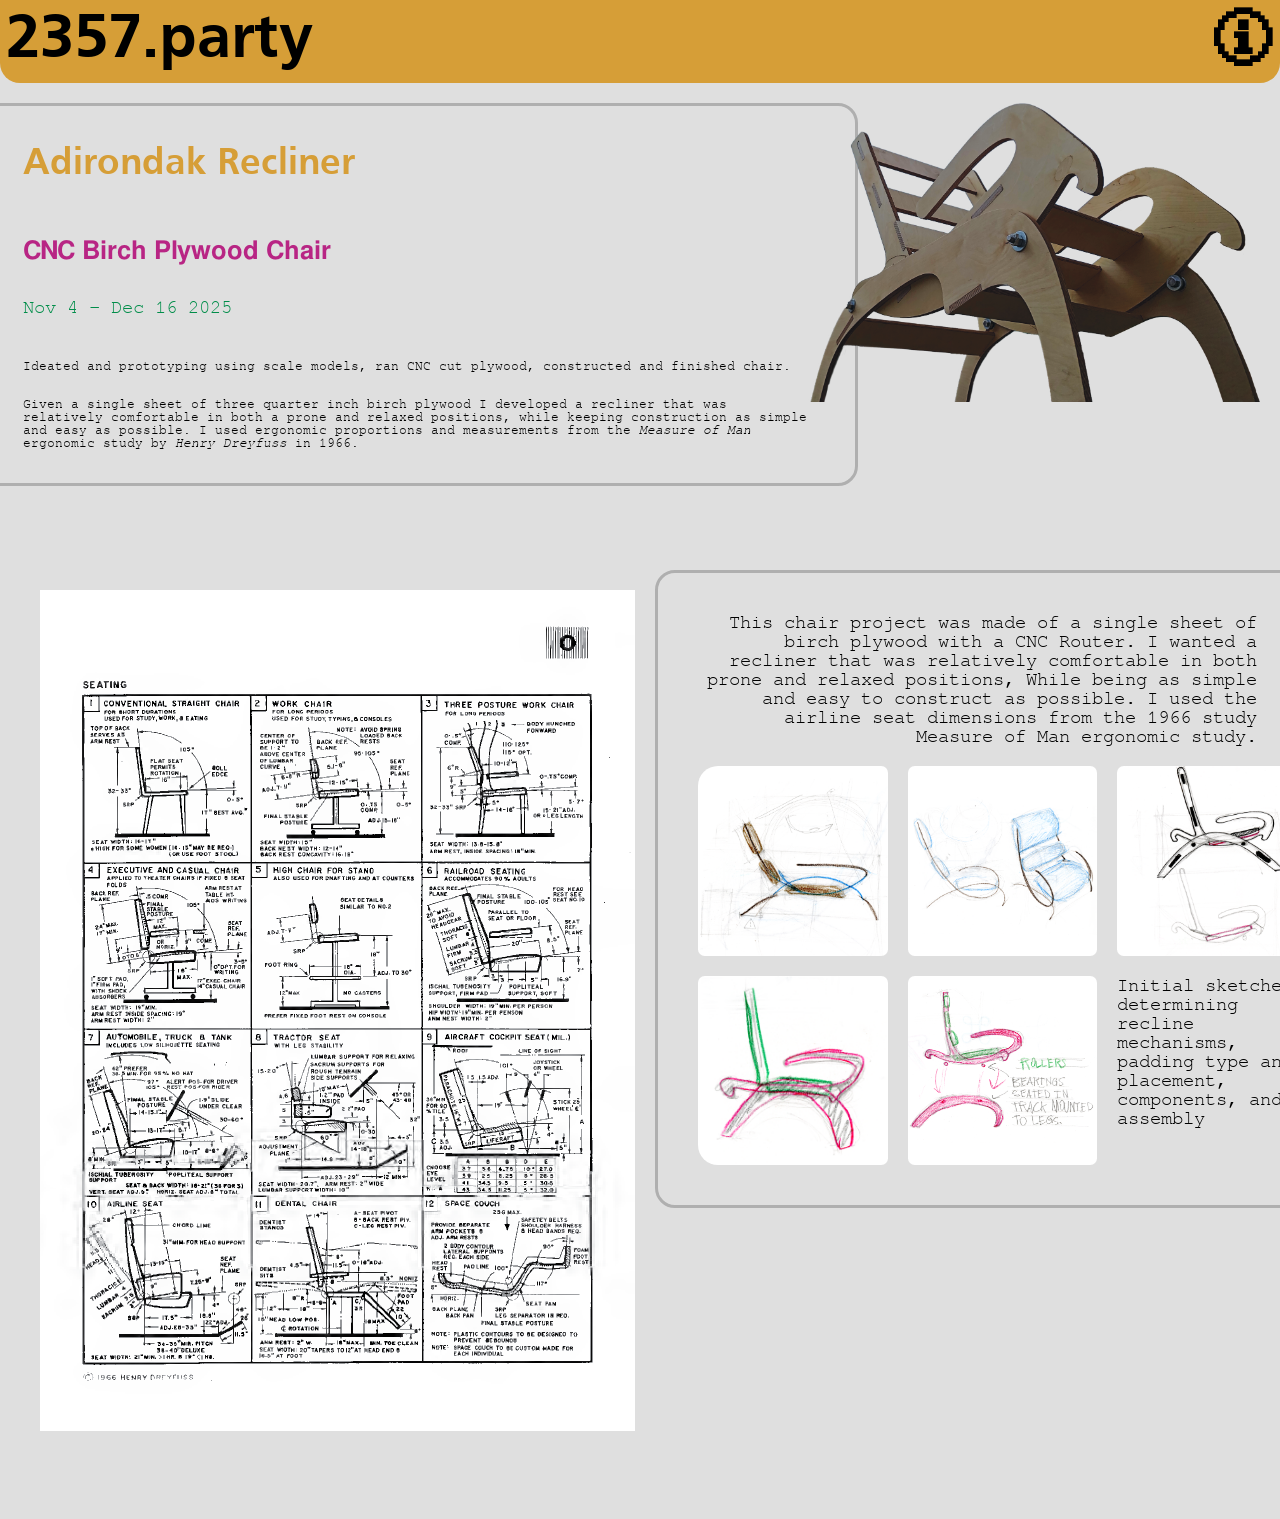
==== commit 6885a9b6: "Tighten CSS boundaries: scope project-page overrides under .projectPage ProjectPage.css no longer re" ====
--- a/Chair/Chair.html
+++ b/Chair/Chair.html
@@ -7,7 +7,7 @@
    <link rel="stylesheet" href="../main.css">
    <link rel="stylesheet" href="../ProjectPage.css">
 </head>
-<body>
+<body class="projectPage">
     <div class = "header">
         <h1 class="logo">2357.party</h1>
         <div class="navPack">
--- a/main.css
+++ b/main.css
@@ -1,3 +1,9 @@
+/* main.css
+   Loaded on every page. Holds: design tokens (:root), fonts, base elements,
+   header/nav, and components shared across page types (.twoStack,
+   .titleContainer, .HeroImg, ...), plus their mobile overrides.
+   Project-page-only classes live in ProjectPage.css.
+   No inline styles. */
 
 :root {
     /* colors */
@@ -20,6 +26,7 @@
     --h3Size: clamp(10px, 1.5vw, 100px);
     --pSize:  clamp(4px, 1vw, 20px);
     --logoSize: clamp(20px, 5vw, 80px);
+    --textPSize: clamp(10px, 1.5vw, 20px);
 }
 
 @font-face {
@@ -158,7 +165,7 @@
 
 .twoStack.reverse {
     display: flex;
-    text-align: justify;
+    text-align: right;
     flex-direction: row-reverse;
     }
 
@@ -190,15 +197,8 @@
     border-radius: var(--radius);
 }
 
-    .titleContainer.reverse{
-        /* align-items: flex-end; */
-        /* text-align: right; */
-        margin-right: calc(-2 * var(--radius));
-    }
-
     .titleContainer h1{
         margin: var(--radius) 0 var(--radius) 0;
-        text-align: right;
         font-size: var(--h1Size);
         color: var(--primaryOrange);
         padding-bottom: var(--defaultVariablePadding);
@@ -229,6 +229,8 @@
     .twoStack.reverse .titleContainer {
         margin-left: 0;
         margin-right: calc(-2 * var(--radius));
+        align-items: flex-end;
+        text-align: right;
     }
 
 .HeroImg{
@@ -254,7 +256,7 @@
     --h1Size: clamp(20px, 9vw, 100px);
     --h2Size: clamp(10px, 5vw, 100px);
     --h3Size: clamp(10px, 3vw, 100px);
-    --pSize:  clamp(4px, 2.5, 20px);
+    --pSize:  clamp(4px, 2.5vw, 20px);
     --logoSize: clamp(20px, 9vw, 80px);
     --heroOverlap: clamp(-50px, -5vw, 0px);
     
--- a/ProjectPage.css
+++ b/ProjectPage.css
@@ -1,3 +1,11 @@
+/* ProjectPage.css
+   Styles used ONLY on project pages (Chair, ProductLineExtention, ...).
+   - Define classes that exist solely on project pages here.
+   - Never restyle a main.css component directly; if a project page needs a
+     different look, scope it under the body class: .projectPage .component {}
+   - Shared tokens, fonts, base elements and components live in main.css.
+   - No inline styles. */
+
 
 .center{
     align-self: center;
@@ -29,7 +37,7 @@
     }
 
     .textContainer p {
-        font-size: clamp(10px, 1.5vw, 20px);
+        font-size: var(--textPSize);
         padding: 0;
         margin: 0;
     }
@@ -60,19 +68,19 @@
     z-index: 1;
     flex: 1;
     border-radius: var(--radius);
-    margin-left: var(--radius);
+    margin: var(--radius);
     margin-right: 0;
     pointer-events: none;
     vertical-align: middle;
 }
 @media screen and (max-width: 768px) {
 
-    .titleContainer{
+    .projectPage .titleContainer{
         margin-left: 0;
-        }
+    }
 
-        .titleContainer p{
-            font-size: clamp(3px, 2vw, 30px);
-        }
+    .projectPage .titleContainer p{
+        font-size: clamp(3px, 2vw, 30px);
+    }
 
-}+}
